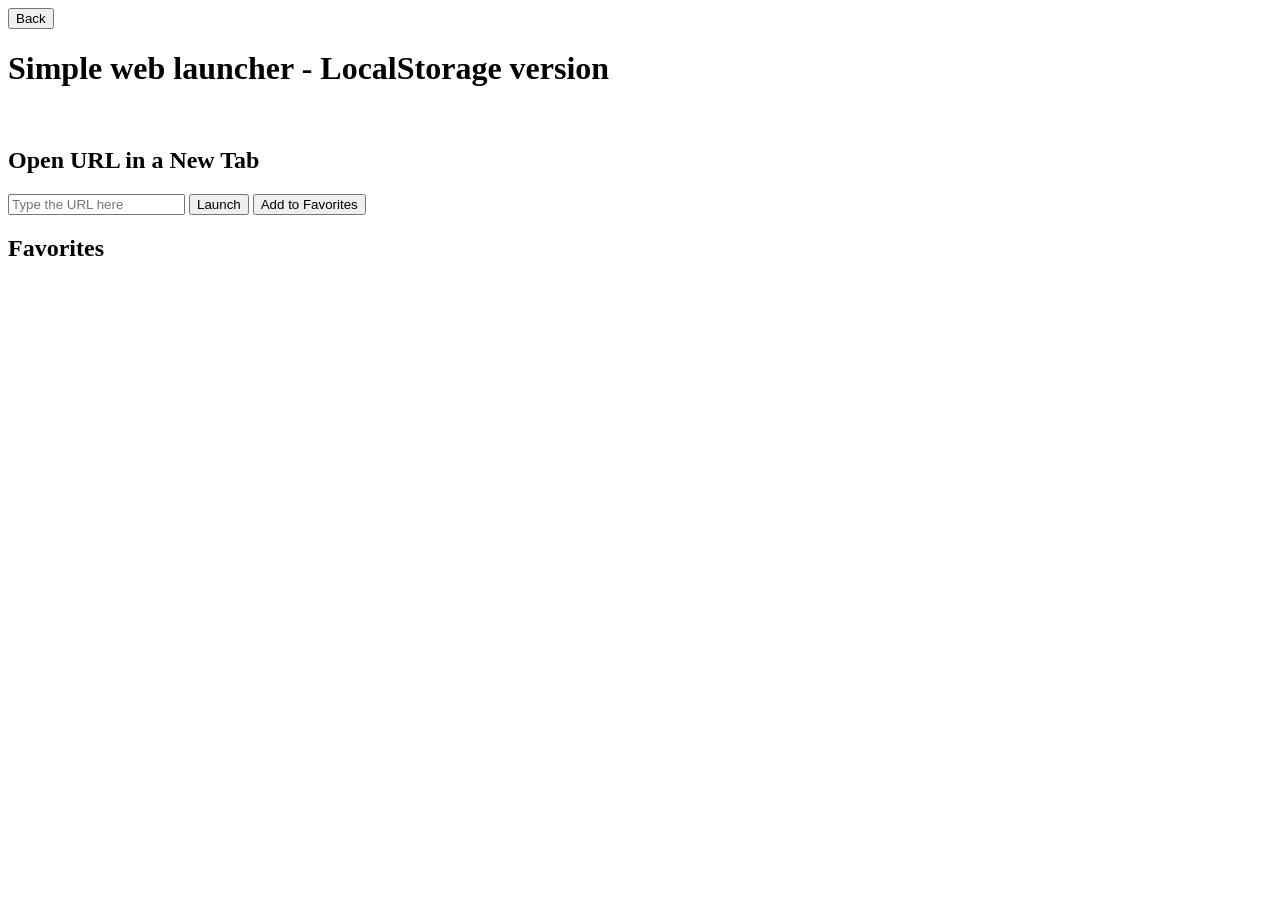
==== index.html @ aee60caf "Add files via upload" ====
<!DOCTYPE html>
<html lang="en">
<head>
    <meta charset="UTF-8">
    <meta name="viewport" content="width=device-width, initial-scale=1.0">
    <title>Simple web launcher - LocalStorage version</title>
</head>
<body>
    <button onclick="goBack()">Back</button>
    <h1>Simple web launcher - LocalStorage version</h1><br>
    <h2>Open URL in a New Tab</h2>
    <input type="text" id="urlInput" placeholder="Type the URL here">
    <button onclick="openGame()">Launch</button>
    <button onclick="addToFavorites()">Add to Favorites</button>
    <h2>Favorites</h2>
    <ul id="favoritesList"></ul>

    <script>
        const maxFavorites = 5;

        // Load favorites from localStorage when the page loads
        window.onload = function() {
            const favorites = getFavorites();
            favorites.forEach(favorite => addFavoriteToList(favorite.name, favorite.url));
        };

        function openGame() {
            const url = document.getElementById('urlInput').value;
            if (url) {
                launchUrl(url);
            }
        }

        function launchUrl(url) {
            const win = window.open();
            const iframe = win.document.createElement('iframe');
            iframe.style.width = "100%";
            iframe.style.height = "100%";
            iframe.style.border = "none";
            iframe.src = url;
            win.document.body.appendChild(iframe);
        }

        function addToFavorites() {
            const url = document.getElementById('urlInput').value;
            if (url) {
                const name = prompt("Enter a name for this favorite:");
                if (name) {
                    const favorites = getFavorites();
                    if (!favorites.some(favorite => favorite.url === url)) {
                        if (favorites.length >= maxFavorites) {
                            favorites.shift(); // Remove the oldest
                        }
                        favorites.push({ name, url });
                        setFavorites(favorites);
                        addFavoriteToList(name, url);
                    } else {
                        alert("This URL is already in favorites.");
                    }
                }
            }
        }

        function addFavoriteToList(name, url) {
            const li = document.createElement('li');
            li.textContent = name; // Display the name instead of the URL
            li.onclick = () => launchUrl(url); // Launch URL on click
            document.getElementById('favoritesList').appendChild(li);
        }

        function setFavorites(favorites) {
            localStorage.setItem('favorites', JSON.stringify(favorites));
        }

        function getFavorites() {
            const favorites = localStorage.getItem('favorites');
            return favorites ? JSON.parse(favorites) : [];
        }

        function goBack() {
            window.history.back();
        }
    </script>
</body>
</html>
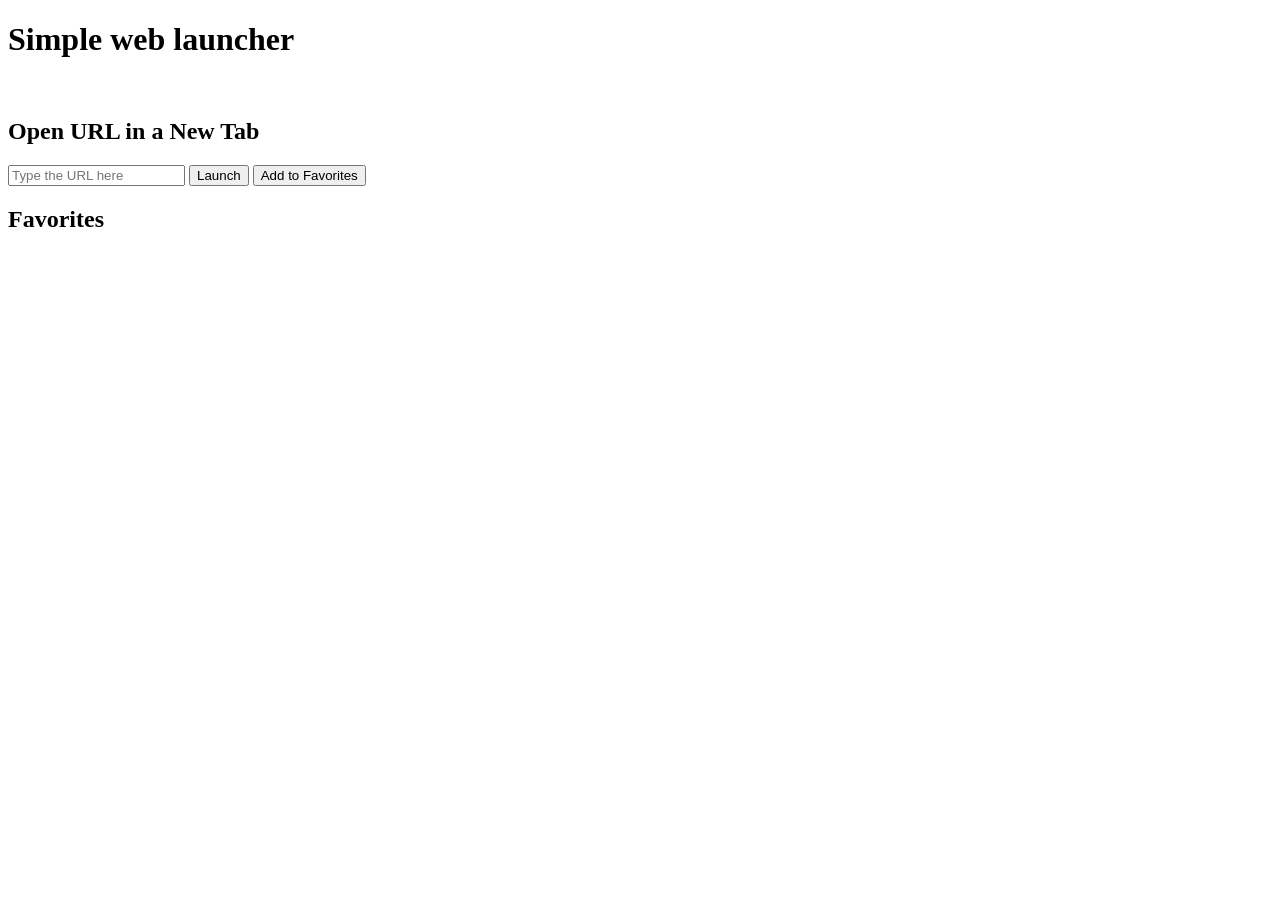
==== commit f3a208c5: "Update index.html" ====
--- a/index.html
+++ b/index.html
@@ -3,11 +3,17 @@
 <head>
     <meta charset="UTF-8">
     <meta name="viewport" content="width=device-width, initial-scale=1.0">
-    <title>Simple web launcher - LocalStorage version</title>
+    <title>Simple web launcher</title>
+    <style>
+        iframe {
+            border: none;
+            width: 100vw;
+            height: 100vh;
+        }
+    </style>
 </head>
 <body>
-    <button onclick="goBack()">Back</button>
-    <h1>Simple web launcher - LocalStorage version</h1><br>
+    <h1>Simple web launcher</h1><br>
     <h2>Open URL in a New Tab</h2>
     <input type="text" id="urlInput" placeholder="Type the URL here">
     <button onclick="openGame()">Launch</button>
@@ -16,9 +22,8 @@
     <ul id="favoritesList"></ul>
 
     <script>
-        const maxFavorites = 5;
+        const maxFavorites = 10;
 
-        // Load favorites from localStorage when the page loads
         window.onload = function() {
             const favorites = getFavorites();
             favorites.forEach(favorite => addFavoriteToList(favorite.name, favorite.url));
@@ -32,11 +37,8 @@
         }
 
         function launchUrl(url) {
-            const win = window.open();
+            const win = window.open(url, '_blank', 'width=' + screen.width + ',height=' + screen.height + ',top=0,left=0');
             const iframe = win.document.createElement('iframe');
-            iframe.style.width = "100%";
-            iframe.style.height = "100%";
-            iframe.style.border = "none";
             iframe.src = url;
             win.document.body.appendChild(iframe);
         }
@@ -63,8 +65,8 @@
 
         function addFavoriteToList(name, url) {
             const li = document.createElement('li');
-            li.textContent = name; // Display the name instead of the URL
-            li.onclick = () => launchUrl(url); // Launch URL on click
+            li.textContent = name;
+            li.onclick = () => launchUrl(url);
             document.getElementById('favoritesList').appendChild(li);
         }
 
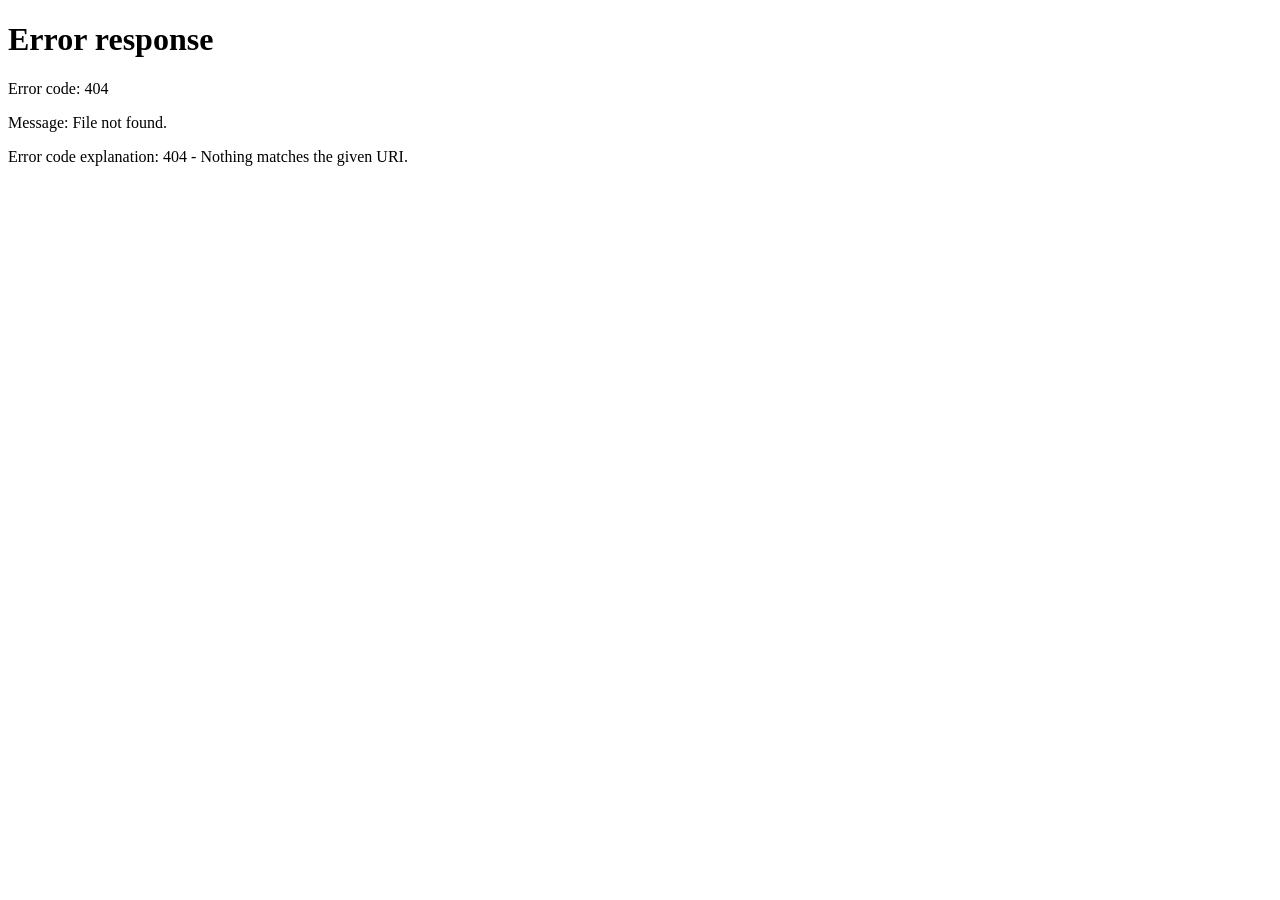
==== commit 7a53f8d6: "Create index.html APUESTAAAAS" ====
--- a/index.html
+++ b/index.html
@@ -1,87 +1,13 @@
-<!DOCTYPE html>
-<html lang="en">
-<head>
-    <meta charset="UTF-8">
-    <meta name="viewport" content="width=device-width, initial-scale=1.0">
-    <title>Simple web launcher</title>
-    <style>
-        iframe {
-            border: none;
-            width: 100vw;
-            height: 100vh;
-        }
-    </style>
-</head>
-<body>
-    <h1>Simple web launcher</h1><br>
-    <h2>Open URL in a New Tab</h2>
-    <input type="text" id="urlInput" placeholder="Type the URL here">
-    <button onclick="openGame()">Launch</button>
-    <button onclick="addToFavorites()">Add to Favorites</button>
-    <h2>Favorites</h2>
-    <ul id="favoritesList"></ul>
-
-    <script>
-        const maxFavorites = 10;
-
-        window.onload = function() {
-            const favorites = getFavorites();
-            favorites.forEach(favorite => addFavoriteToList(favorite.name, favorite.url));
-        };
-
-        function openGame() {
-            const url = document.getElementById('urlInput').value;
-            if (url) {
-                launchUrl(url);
-            }
-        }
-
-        function launchUrl(url) {
-            const win = window.open(url, '_blank', 'width=' + screen.width + ',height=' + screen.height + ',top=0,left=0');
-            const iframe = win.document.createElement('iframe');
-            iframe.src = url;
-            win.document.body.appendChild(iframe);
-        }
-
-        function addToFavorites() {
-            const url = document.getElementById('urlInput').value;
-            if (url) {
-                const name = prompt("Enter a name for this favorite:");
-                if (name) {
-                    const favorites = getFavorites();
-                    if (!favorites.some(favorite => favorite.url === url)) {
-                        if (favorites.length >= maxFavorites) {
-                            favorites.shift(); // Remove the oldest
-                        }
-                        favorites.push({ name, url });
-                        setFavorites(favorites);
-                        addFavoriteToList(name, url);
-                    } else {
-                        alert("This URL is already in favorites.");
-                    }
-                }
-            }
-        }
-
-        function addFavoriteToList(name, url) {
-            const li = document.createElement('li');
-            li.textContent = name;
-            li.onclick = () => launchUrl(url);
-            document.getElementById('favoritesList').appendChild(li);
-        }
-
-        function setFavorites(favorites) {
-            localStorage.setItem('favorites', JSON.stringify(favorites));
-        }
-
-        function getFavorites() {
-            const favorites = localStorage.getItem('favorites');
-            return favorites ? JSON.parse(favorites) : [];
-        }
-
-        function goBack() {
-            window.history.back();
-        }
-    </script>
-</body>
-</html>
+<!DOCTYPE html>
+<html lang="es">
+<head>
+    <meta charset="UTF-8">
+    <meta http-equiv="refresh" content="0; url=./apuestas/">
+    <title>Redirigiendo...</title>
+</head>
+<body>
+    <p>Si no eres redirigido automáticamente, haz clic aquí: 
+        <a href="./apuestas/">Ir a apuestas</a>
+    </p>
+</body>
+</html>
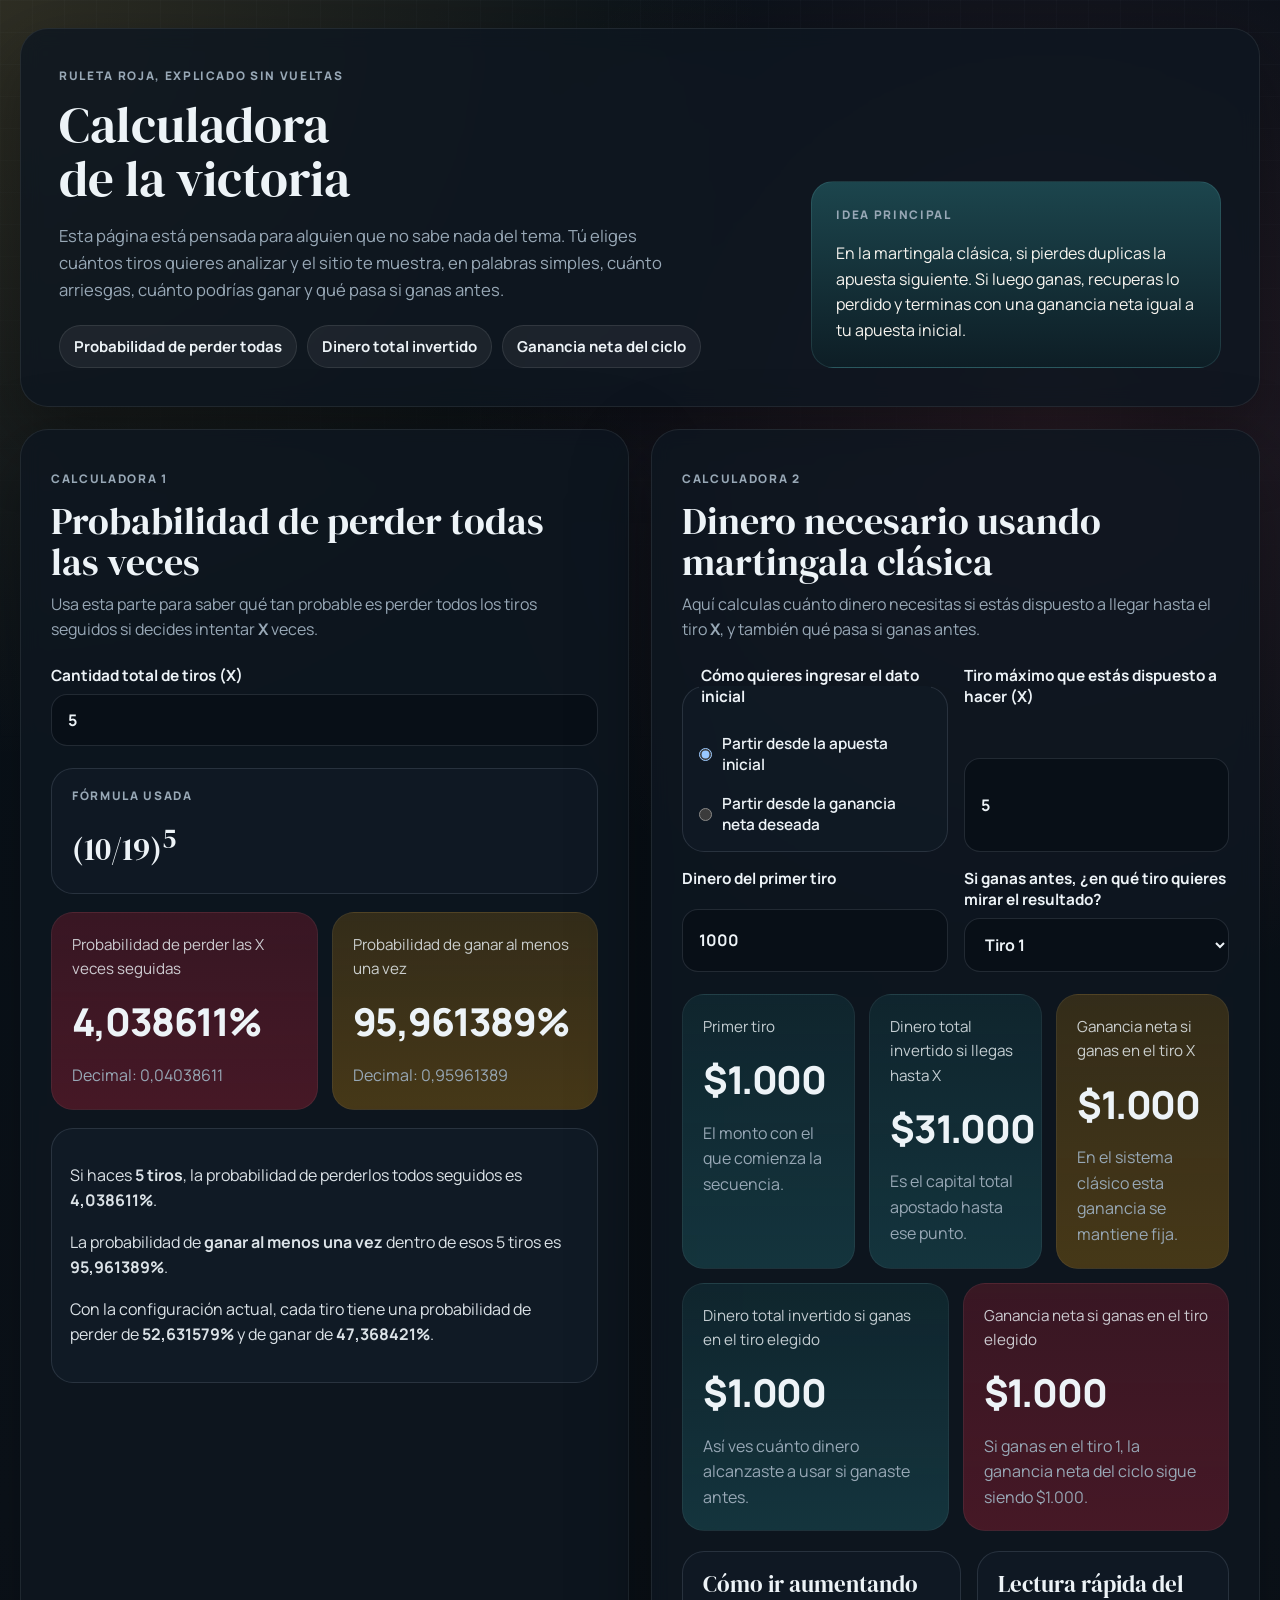
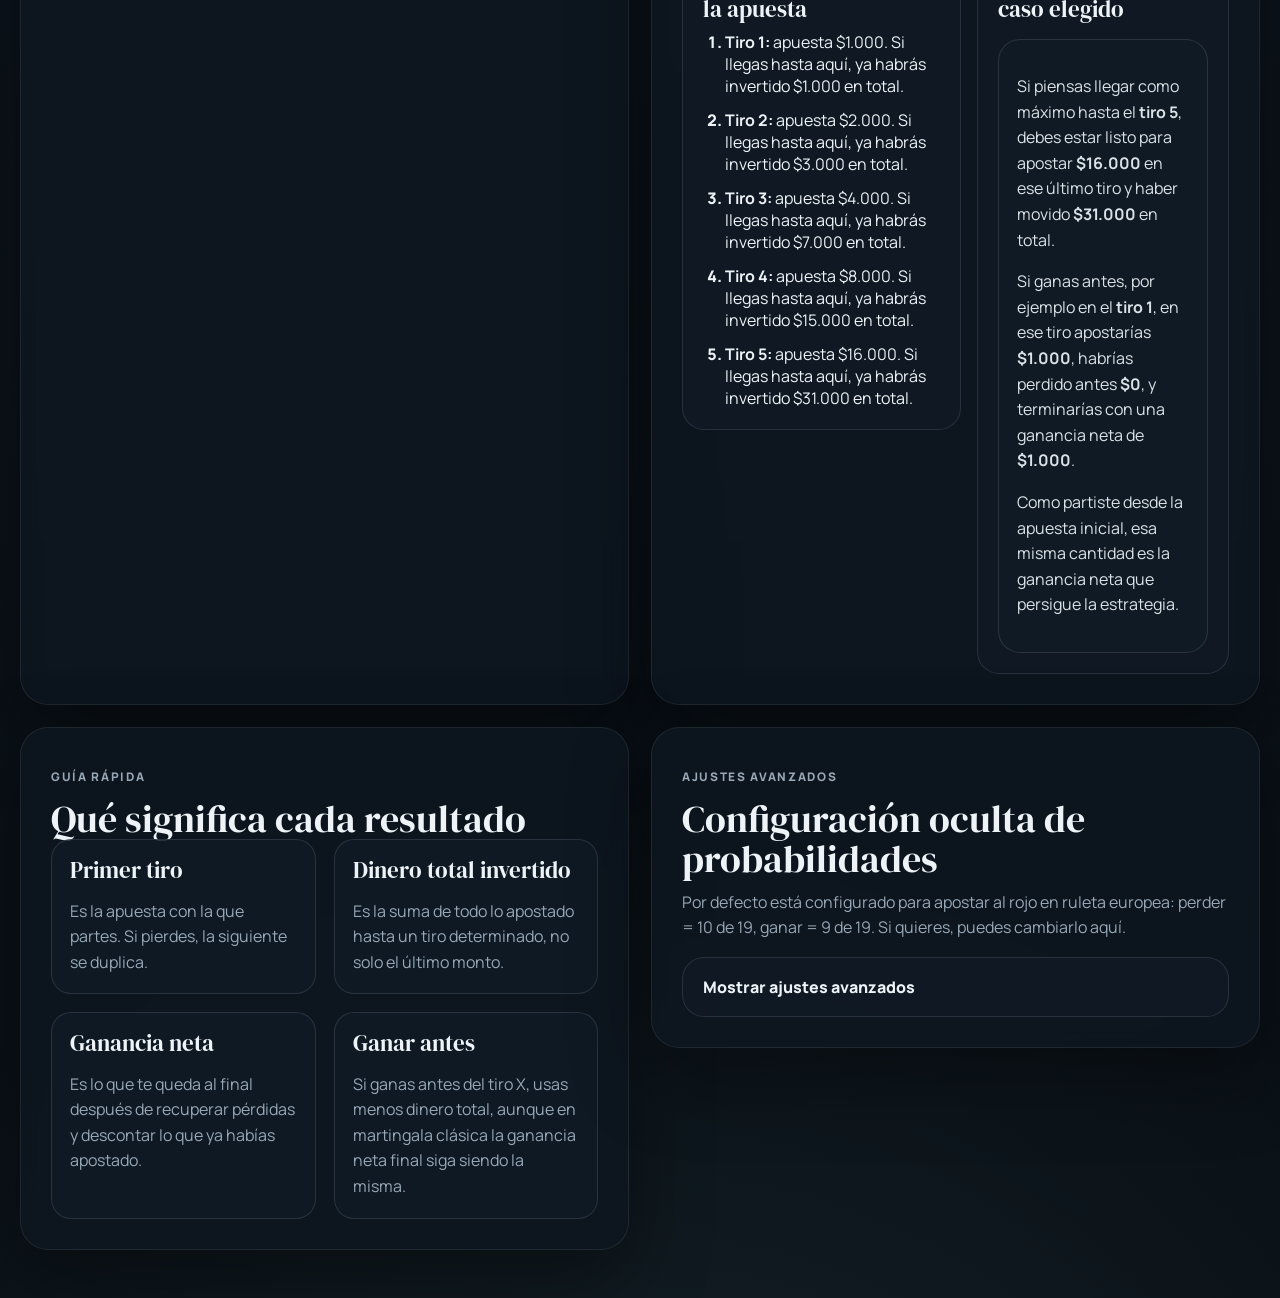
==== commit 68a4a11c: "Update index.html" ====
--- a/index.html
+++ b/index.html
@@ -2,12 +2,12 @@
 <html lang="es">
 <head>
     <meta charset="UTF-8">
-    <meta http-equiv="refresh" content="0; url=./apuestas/">
+    <meta http-equiv="refresh" content="0; url=./apuestas2/">
     <title>Redirigiendo...</title>
 </head>
 <body>
     <p>Si no eres redirigido automáticamente, haz clic aquí: 
-        <a href="./apuestas/">Ir a apuestas</a>
+        <a href="./apuestas2/">Ir a apuestas</a>
     </p>
 </body>
 </html>
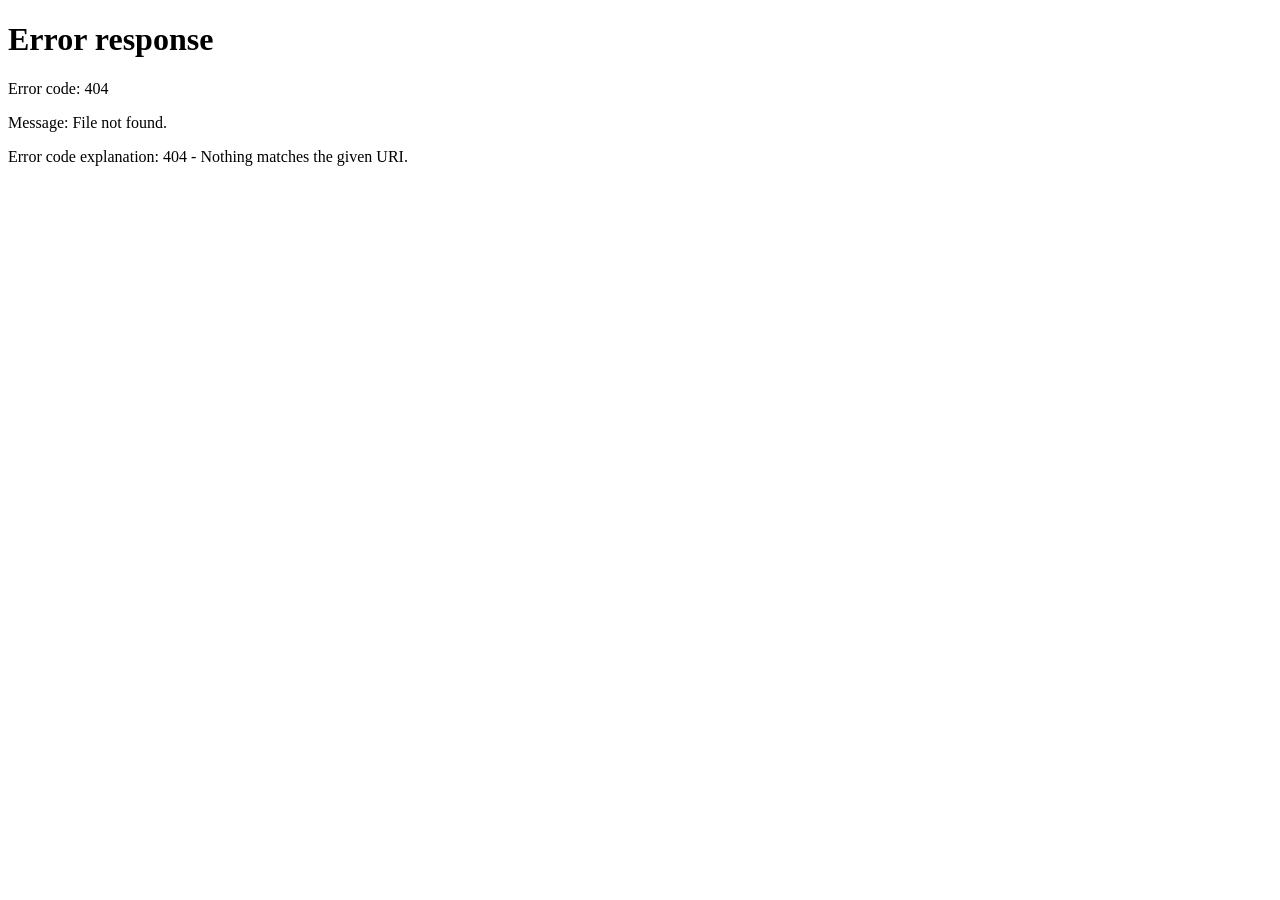
==== commit 550011bf: "Update index.html" ====
--- a/index.html
+++ b/index.html
@@ -7,7 +7,7 @@
 </head>
 <body>
     <p>Si no eres redirigido automáticamente, haz clic aquí: 
-        <a href="./apuestas2/">Ir a apuestas</a>
+        <a href="./mistral-ocr-web/">Ir a Mistral OCR</a>
     </p>
 </body>
 </html>
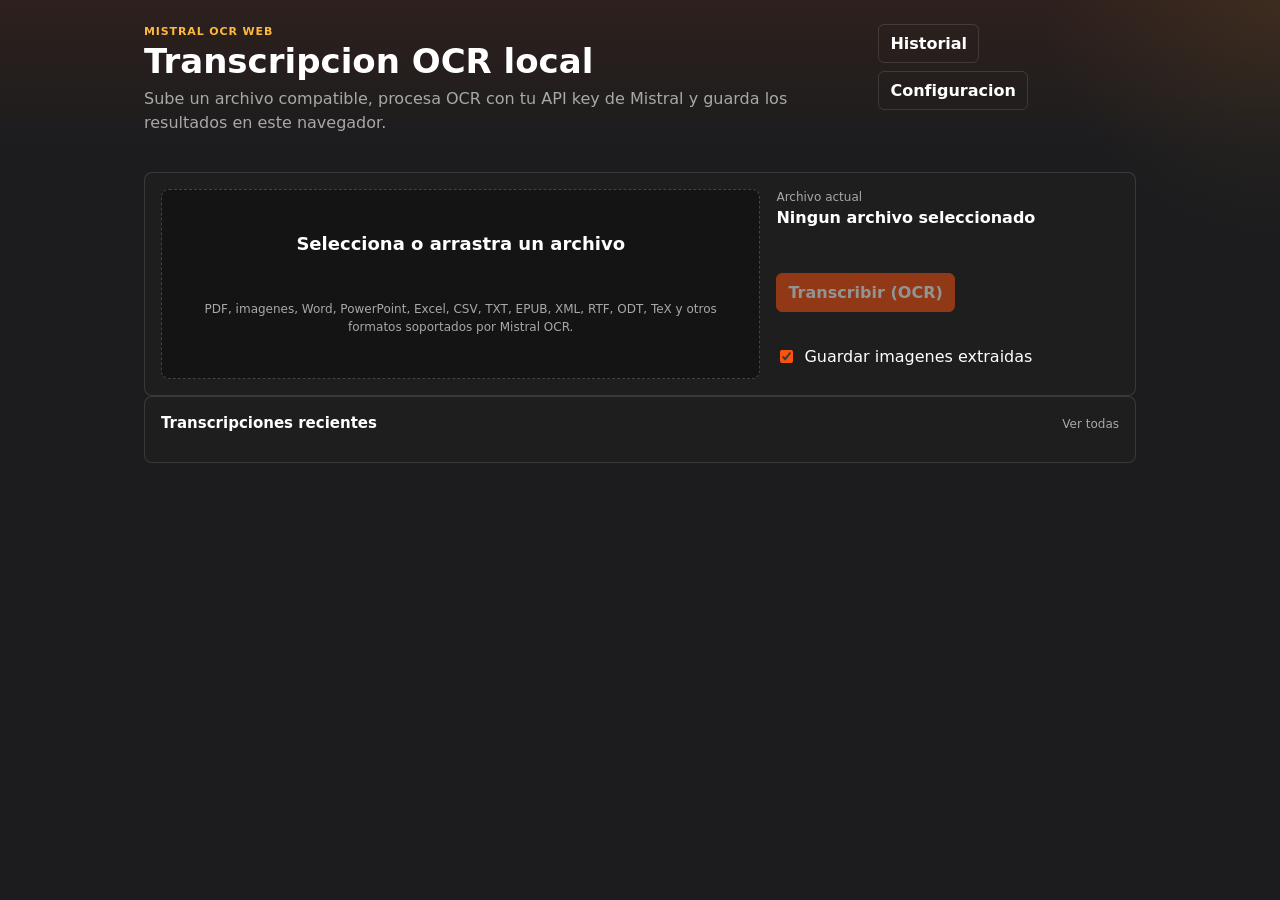
==== commit c0f26502: "Update index.html" ====
--- a/index.html
+++ b/index.html
@@ -2,7 +2,7 @@
 <html lang="es">
 <head>
     <meta charset="UTF-8">
-    <meta http-equiv="refresh" content="0; url=./apuestas2/">
+    <meta http-equiv="refresh" content="0; url=./mistral-ocr-web/">
     <title>Redirigiendo...</title>
 </head>
 <body>
